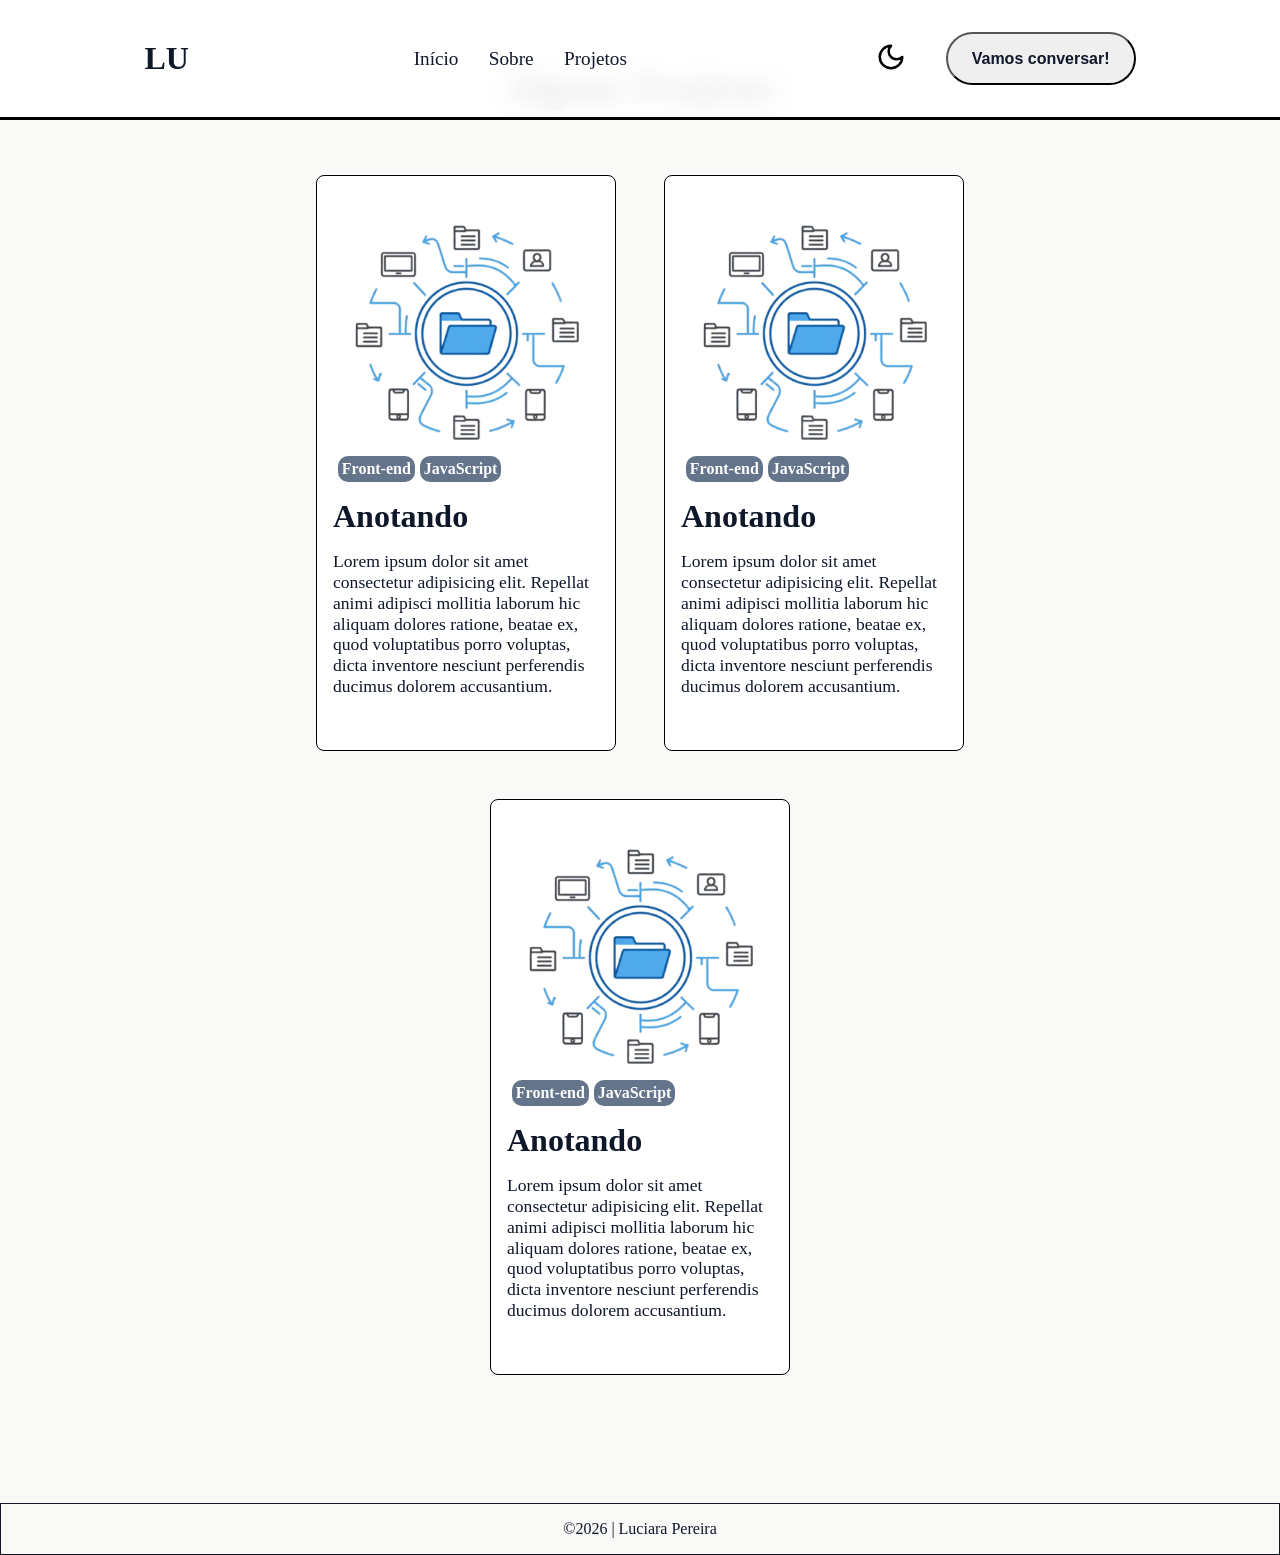
==== pages/projetos.html @ bbcb5b66 "first commit" ====
<!DOCTYPE html>
<html lang="en">
<head>
    <meta charset="UTF-8">
    <meta name="viewport" content="width=device-width, initial-scale=1.0">
    <link rel="stylesheet" href="../styles/style.css">
    <title>Document</title>
</head>
<body>
    <header class="header">
        <div class="container-header">
            <span><a href="../index.html">LU</a></span>
            <nav class="nav">
                <ul class="nav-list">
                    <li> <a href="../index.html">Início</a></li>
                    <li> <a href="../index.html#s">Sobre</a></li>
                    <li> <a href="projetos.html">Projetos</a></li>
                    <!-- <li> <a href="#">Contato</a></li> -->
                </ul>
            </nav>
            <div class="header-actions">
                <button class="btns btn-theme" id="botao-tema">
                    <svg xmlns="http://www.w3.org/2000/svg" id="icone-tema"
                        width="30"
                        height="30"
                        viewBox="0 0 24 24"
                        fill="none"
                        stroke="currentColor"
                        stroke-width="2"
                        stroke-linecap="round"
                        stroke-linejoin="round">
                        <path d="M12 3a6 6 0 1 0 9 9A9 9 0 1 1 12 3z"/>
                    </svg>
                </button>
                <button class="btns" id="contato"><a href="mailto:luciarapereir4@gmail.com">Vamos conversar!</a></button>
                <button class="menu-btn">☰</button>
                
            </div>
        </div>
    </header>

    <div class="mobile">
        <div class="container-mobile">
            <nav class="nav-mobile">
                <ul class="nav-list-mobile">
                    <li> <a href="../index.html">Início</a></li>
                    <li> <a href="../index.html#s">Sobre</a></li>
                    <li> <a href="projetos.html">Projetos</a></li>
                    <!-- <li> <a href="#">Contato</a></li> -->
                </ul>
            </nav>
            <div class="mobile-actions">
                <button class="btns" id="contato-mobile"><a href="mailto:luciarapereir4@gmail.com">Vamos conversar!</a></button>
            </div>
        </div>
    </div>

   <main>
    <section class="projetos">
            <h2 class="title-projetos">Alguns Projetos</h2>
            <div class="container-projetos">
                
                <div class="todos-projetos">
                    <div class="card-projeto">
                        <img src="../imgs/Anotando.png" alt="Logo Anotando">
                        <div class="selos">
                            <p class="selo">Front-end</p>
                            <p class="selo">JavaScript</p>
                        </div>
                        <h3 class="title-card-projeto">Anotando</h3>
                        <p class="desc-projeto">Lorem ipsum dolor sit amet consectetur adipisicing elit. Repellat animi adipisci mollitia laborum hic aliquam dolores ratione, beatae ex, quod voluptatibus porro voluptas, dicta inventore nesciunt perferendis ducimus dolorem accusantium.</p>

                        <div class="infos-projeto">
                            <a href=""></a>
                            <a href=""></a>
                        </div>
                    </div>

                    <div class="card-projeto">
                        <img src="../imgs/Anotando.png" alt="Logo Anotando">
                        <div class="selos">
                            <p class="selo">Front-end</p>
                            <p class="selo">JavaScript</p>
                        </div>
                        <h3 class="title-card-projeto">Anotando</h3>
                        <p class="desc-projeto">Lorem ipsum dolor sit amet consectetur adipisicing elit. Repellat animi adipisci mollitia laborum hic aliquam dolores ratione, beatae ex, quod voluptatibus porro voluptas, dicta inventore nesciunt perferendis ducimus dolorem accusantium.</p>

                        <div class="infos-projeto">
                            <a href=""></a>
                            <a href=""></a>
                        </div>
                    </div>

                    <div class="card-projeto">
                        <img src="../imgs/Anotando.png" alt="Logo Anotando">
                        <div class="selos">
                            <p class="selo">Front-end</p>
                            <p class="selo">JavaScript</p>
                        </div>
                        <h3 class="title-card-projeto">Anotando</h3>
                        <p class="desc-projeto">Lorem ipsum dolor sit amet consectetur adipisicing elit. Repellat animi adipisci mollitia laborum hic aliquam dolores ratione, beatae ex, quod voluptatibus porro voluptas, dicta inventore nesciunt perferendis ducimus dolorem accusantium.</p>

                        <div class="infos-projeto">
                            <a href=""></a>
                            <a href=""></a>
                        </div>
                    </div>
                </div>
            </div>
        </section>
   </main> 

     <footer>
        <div class="rodape">
            <p>©2026 | Luciara Pereira</p>
        </div>
    </footer>

    <script src="../scripts/script.js"></script>
</body>
</html>
---- styles/style.css ----
:root {
  --bg-primary: #f9f9f7; 
  --bg-secondary: #ffffff;
  --bg-card: #ffffff;

  --text-primary: #0f172a; 
  --text-secondary: #64748b;
  --text-muted: #94a3b8;
  --text-call: #0f172a;

  --border: #e5e7eb;

}

*{
    margin: 0;
    padding: 0;
    box-sizing: border-box;
}

body {
  font-family: var(--font-primary);
  background-color: var(--bg-primary);
  color: var(--text-primary);
  overflow-x: hidden;
  transition:
    background-color 0.3s ease,
    color 0.3s ease;
}

body.dark{
  --bg-primary: #0a0f1a;
  --bg-secondary: #141922;
 --text-primary: #f9f9f7;
 --text-call: #0f172a;
}

body.dark .btn-theme{
    color: white; /* sol */
}

header{
    display: flex;
    border-bottom: 0.2rem solid #000000;
    padding: 2rem;  
    position: fixed;
    top: 0;
    background: var(--bg-secondary);
    width: 100%;
    margin-bottom: 2rem;
    z-index: 1;


    transition:
    background-color 0.3s ease,
    border-color 0.3s ease;
    background: color-mix(in srgb, var(--bg-secondary), transparent 10%);
    backdrop-filter: blur(10px);
}

header .container-header{
    width: 100%;
    margin: 0 auto;
    display: flex;
    justify-content: space-around;
    align-items: center;    
}

.container-header a{
    color: var(--font-primary);
    text-decoration: none;
    font-size: 1.2rem;
}

.container-header a:hover{
    color: var(--text-secondary);
}

.container-header span a{
    font-size: 2rem;
    font-weight: 800;
    color: var(--text-primary);
    text-decoration: none;
    z-index: 201;
}

.nav .nav-list{
    display: flex;
    gap: 1.9rem; 
}

.nav-list li{
    list-style-type: none;
}

.header-actions{
    display: flex;
    gap: 1rem;
}

.btns {
  display: inline-block;
  padding: 10px 24px;
  border-radius: 50px;
  text-decoration: none;
  font-weight: 700;
  cursor: pointer;
  transition: all 0.3s ease;
}

.btn-theme{
    background-color: transparent;
    border: none;
}

.btns:hover{
   transform: translateY(-2px);
}

#contato a{
    font-size: 1rem;
    color: var(--text-call);
    text-decoration: none;
}

#contato-mobile a{
    font-size: 1rem;
    color: var(--text-call);
    text-decoration: none;
}

.btnp a{
     font-size: 1rem;
     color: var(--text-call);
     text-decoration: none;
}

h1{
    font-size: 2.5rem;
}

h2{
    font-size: 2.5rem;
}


section{
  margin: 0 auto;
}


.inicio{
    width: 80%;
    max-width: 1400px;
    display: flex;
    flex-direction: column;
    align-items: center;
    justify-content: center;
    padding: 1.5rem;
    margin-top: 8rem;
}

.container-inicio{
    display: flex;
    justify-content: space-evenly;
    align-items: center;
    gap: 3rem;
    flex-direction: column;
    flex-wrap: wrap;
}

.container-inicio-img{
    display: flex;
    justify-content: space-evenly;
    align-items: center;
    gap: 3rem;
}

.sobre{
    width: 80%;
    max-width: 1400px;
    display: flex;
    flex-direction: column;
    align-items: center;
    justify-content: center;
    margin: 2rem auto;
}

.container-sobre{
    display: flex;
    flex-direction: column;
    align-items: center;
    justify-content: center;
    gap: 2.5rem;
}

.texto-sobre{
    max-width: 50%;
    width: 100%;
    font-size: 20px;
    line-height: 2rem;
}

.redes{
    display: flex;
    align-items: center;
    justify-content: center;
    gap: 1.5rem;
} 

.redes svg{
    color: var(--text-primary);
}

.container-more-infos{
    width: 80%;
    max-width: 1400px;
    display: flex;
    flex-direction: column;
    align-items: center;
    justify-content: center;
    margin: 4rem auto;
}

.hard-skills{
    display: flex;
    justify-content: center;
    flex-direction: column;
    align-items: center;
    gap: 3rem;
    margin: 4rem;
}

.carrossel-tecnologias{
    width: 100%;
    overflow: hidden;
    position: relative;
    margin: 0 auto;
}

.faixa-tecnologias{
    display: flex;
    width: fit-content;
    flex-wrap: nowrap;
    animation: deslizar 18s linear infinite;
}

.grupo-tecnologias{
    flex-shrink: 0;
}

.grupo-tecnologias img{
    width: 50px;
    height: 50px;
    flex-shrink: 0;
    transition: .3s;
    margin: 0.8rem;
}

.grupo-tecnologias img:hover{
    transform: scale(1.1);
}

@keyframes deslizar{
    from{
        transform: translateX(0);
    }

    to{
         transform: translateX(-50%);
    }
}

.education{
    display: flex;
    flex-direction: column;
    justify-content: center;
    align-items: center;
}

.todos-cursos{
    display: flex;
    flex-direction: column;
    align-items: center;
    gap: 2rem;
}
.card-educacao{
    display: flex;
    flex-direction: column;
    gap: 0.5rem;
    width: 70%;
}

.card-educacao p{
    font-size: 1.2rem;
    line-height: 2rem;
    
}

.card-educacao .ano{
    color: var(--text-secondary);
    font-weight: bold;
    font-size: 1.3rem;
}

.card-educacao .title-curso{
    font-size: 1.5rem;
    font-weight: 700;
}

.projetos{
    width: 80%;
    max-width: 1400px;
    display: flex;
    align-items: center;
    justify-content: center;
    margin: 4rem auto;
    flex-direction: column;
}

.container-projetos{
    display: flex;
    justify-content: center;
    align-items: center;
    gap: 3rem;
    margin: 4rem;
    flex-direction: column;
}

.todos-projetos{
    display: flex;
    flex-wrap: wrap;
    align-items: center;
    justify-content: center;
    gap: 3rem;
}

.card-projeto{
    display: flex;
    flex-direction: column;
    justify-content: center;
    padding: 1rem;
    background-color: var(--bg-secondary);
    border: 1px solid #000000;
    min-width: 300px;
    max-width: 300px;
    width: 100%;
    min-height: 20%;
    height: 36rem;
    gap: 1rem;
    border-radius: 8px;
    transition: 1s;
}

.card-projeto:hover{
    transform: translateY(-10px);
}

.card-projeto img{
    max-width: 300px;
    width: 100%;
    height: auto;
    margin: 0 auto;
}

.card-projeto .selos{
    display: flex;
    align-items: center;
}

.card-projeto .selos p{
    display: flex;
    align-items: center;
    justify-content: space-evenly;
    background-color: var(--text-secondary);
    margin-left: 0.3rem;
    padding: 4px;
    border-radius: 10px;
    color: var(--bg-secondary);
    font-weight: 600;
}

.title-card-projeto{
    font-size: 2rem;
}

.desc-projeto{
    font-size: 1.1rem;
    line-height: 1.3rem;
}





.mobile{
    z-index: 1000;
    position: fixed;
    top: 100px; /* distância do topo */
    display: flex;
    flex-direction: column;
    align-items: center;
    width: 100%;
    height: calc(100vh - 100px);
    gap: 1.5rem;
    transition: .3s;
    right: -100%;
}

.container-mobile{
    background: var(--bg-secondary);
    width: 100%;
    margin:0;
    margin-top: 1rem;
    padding: 1rem 0;
    display: flex;
    flex-direction: column;
    align-items: center;
    gap: 1.5rem;
}

    .container-mobile span a{
        text-decoration: none;
        color: var(--text-primary);
        font-size: 1.5rem;
        font-weight: 800;
    }

    .nav-list-mobile{
        display: flex;
        flex-direction: column;
        gap: 1rem;
        align-items: center;
    }

    .nav-list-mobile li{
        list-style: none;
    }

    .nav-list-mobile a{
        text-decoration: none;
        color: var(--text-primary);
        font-weight: 600;
    }

    .mobile-actions{
        display: flex;
        flex-direction: column;
        width: 100%;
        gap: .8rem;
    }

    .mobile-actions .btns{
        width: 70%;
        text-align: center;
        margin: 0 auto;
    }


.mobile.active{
    right: 0;
}
.menu-btn{
    display: none;
}

.menu-btn{
    background: none;
    border: none;
    cursor: pointer;

    font-size: 2.5rem;
    color: var(--text-primary);
}

.rodape{
    padding: 1rem;
    border: 1px solid var(--text-primary);
    display: flex;
    align-items: center;
    justify-content: center;
}



@media (max-width: 768px) {

    #contato{
        display: none;
    }

    .nav{
        display: none;
    }

    .menu-btn{
        display: block;
    }
   
    .container-inicio-img{
        flex-direction: column;
    }

    .faixa-tecnologias{
         animation: deslizar 8s linear infinite;
    }

}
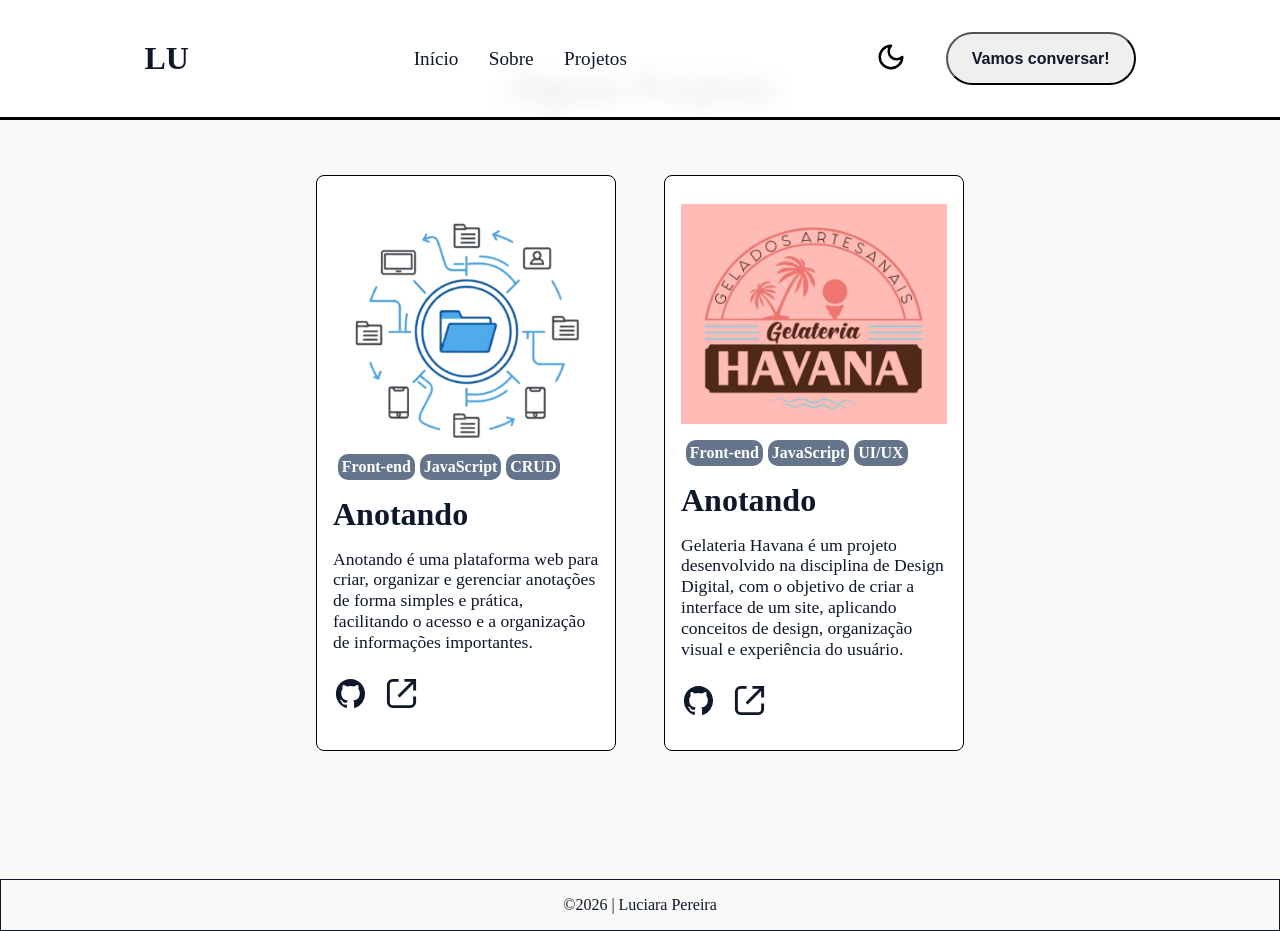
==== commit 32780da8: "projetos" ====
--- a/pages/projetos.html
+++ b/pages/projetos.html
@@ -60,9 +60,61 @@
             <h2 class="title-projetos">Alguns Projetos</h2>
             <div class="container-projetos">
                 
-                <div class="todos-projetos">
+               <div class="todos-projetos">
                     <div class="card-projeto">
                         <img src="../imgs/Anotando.png" alt="Logo Anotando">
+                        <div class="selos">
+                            <p class="selo">Front-end</p>
+                            <p class="selo">JavaScript</p>
+                            <p class="selo">CRUD</p>
+                        </div>
+                        <h3 class="title-card-projeto">Anotando</h3>
+                        <p class="desc-projeto">Anotando é uma plataforma web para criar, organizar e gerenciar anotações de forma simples e prática, facilitando o acesso e a organização de informações importantes.</p>
+
+                          <div class="infos-projeto">
+                            <a href="https://github.com/LuciaraPereira/anotando">
+                                <svg xmlns="http://www.w3.org/2000/svg" width="35" height="35" fill="currentColor" viewBox="0 0 24 24">
+                                    <path d="M12 2C6.48 2 2 6.58 2 12.23c0 4.52 2.87 8.35 6.84 9.7.5.1.68-.22.68-.49 0-.24-.01-1.04-.01-1.89-2.78.62-3.37-1.21-3.37-1.21-.45-1.18-1.11-1.49-1.11-1.49-.91-.64.07-.63.07-.63 1 .07 1.53 1.06 1.53 1.06.9 1.58 2.36 1.12 2.94.86.09-.67.35-1.12.63-1.38-2.22-.26-4.56-1.14-4.56-5.08 0-1.12.39-2.03 1.03-2.75-.1-.26-.45-1.31.1-2.72 0 0 .84-.28 2.75 1.05A9.3 9.3 0 0 1 12 6.84c.85 0 1.7.12 2.5.35 1.9-1.33 2.74-1.05 2.74-1.05.55 1.41.2 2.46.1 2.72.64.72 1.03 1.63 1.03 2.75 0 3.95-2.35 4.82-4.58 5.07.36.32.68.95.68 1.92 0 1.39-.01 2.51-.01 2.85 0 .27.18.6.69.49A10.25 10.25 0 0 0 22 12.23C22 6.58 17.52 2 12 2z"/>
+                                </svg>
+                            </a>
+                            <a href="https://anotando.vercel.app/"> 
+                                <svg xmlns="http://www.w3.org/2000/svg" width="35" height="35"  fill="none" stroke="currentColor" stroke-width="2" viewBox="0 0 24 24">
+                                    <path d="M14 3h7v7"/>
+                                    <path d="M10 14L21 3"/>
+                                    <path d="M21 14v4a3 3 0 0 1-3 3H6a3 3 0 0 1-3-3V6a3 3 0 0 1 3-3h4"/>
+                                </svg>
+                            </a>
+                        </div>
+                    </div>
+
+                    <div class="card-projeto">
+                        <img src="../imgs/Havana.png" alt="Logo Gelateria Havana">
+                        <div class="selos">
+                            <p class="selo">Front-end</p>
+                            <p class="selo">JavaScript</p>
+                            <p class="selo">UI/UX</p>
+                        </div>
+                        <h3 class="title-card-projeto">Anotando</h3>
+                        <p class="desc-projeto">Gelateria Havana é um projeto desenvolvido na disciplina de Design Digital, com o objetivo de criar a interface de um site, aplicando conceitos de design, organização visual e experiência do usuário.</p>
+
+                          <div class="infos-projeto">
+                            <a href="https://github.com/LuciaraPereira/Gelateria-Havana">
+                                <svg xmlns="http://www.w3.org/2000/svg" width="35" height="35"  fill="currentColor" viewBox="0 0 24 24">
+                                    <path d="M12 2C6.48 2 2 6.58 2 12.23c0 4.52 2.87 8.35 6.84 9.7.5.1.68-.22.68-.49 0-.24-.01-1.04-.01-1.89-2.78.62-3.37-1.21-3.37-1.21-.45-1.18-1.11-1.49-1.11-1.49-.91-.64.07-.63.07-.63 1 .07 1.53 1.06 1.53 1.06.9 1.58 2.36 1.12 2.94.86.09-.67.35-1.12.63-1.38-2.22-.26-4.56-1.14-4.56-5.08 0-1.12.39-2.03 1.03-2.75-.1-.26-.45-1.31.1-2.72 0 0 .84-.28 2.75 1.05A9.3 9.3 0 0 1 12 6.84c.85 0 1.7.12 2.5.35 1.9-1.33 2.74-1.05 2.74-1.05.55 1.41.2 2.46.1 2.72.64.72 1.03 1.63 1.03 2.75 0 3.95-2.35 4.82-4.58 5.07.36.32.68.95.68 1.92 0 1.39-.01 2.51-.01 2.85 0 .27.18.6.69.49A10.25 10.25 0 0 0 22 12.23C22 6.58 17.52 2 12 2z"/>
+                                </svg>
+                            </a>
+                            <a href="https://gelateria-havana.vercel.app/"> 
+                                <svg xmlns="http://www.w3.org/2000/svg" width="35" height="35"  fill="none" stroke="currentColor" stroke-width="2" viewBox="0 0 24 24">
+                                    <path d="M14 3h7v7"/>
+                                    <path d="M10 14L21 3"/>
+                                    <path d="M21 14v4a3 3 0 0 1-3 3H6a3 3 0 0 1-3-3V6a3 3 0 0 1 3-3h4"/>
+                                </svg>
+                            </a>
+                        </div>
+                    </div>
+
+                    <!-- <div class="card-projeto">
+                        <img src="imgs/Anotando.png" alt="Logo Anotando">
                         <div class="selos">
                             <p class="selo">Front-end</p>
                             <p class="selo">JavaScript</p>
@@ -70,41 +122,21 @@
                         <h3 class="title-card-projeto">Anotando</h3>
                         <p class="desc-projeto">Lorem ipsum dolor sit amet consectetur adipisicing elit. Repellat animi adipisci mollitia laborum hic aliquam dolores ratione, beatae ex, quod voluptatibus porro voluptas, dicta inventore nesciunt perferendis ducimus dolorem accusantium.</p>
 
-                        <div class="infos-projeto">
-                            <a href=""></a>
-                            <a href=""></a>
+                          <div class="infos-projeto">
+                            <a href="">
+                                <svg xmlns="http://www.w3.org/2000/svg" width="35" height="35"  fill="currentColor" viewBox="0 0 24 24">
+                                    <path d="M12 2C6.48 2 2 6.58 2 12.23c0 4.52 2.87 8.35 6.84 9.7.5.1.68-.22.68-.49 0-.24-.01-1.04-.01-1.89-2.78.62-3.37-1.21-3.37-1.21-.45-1.18-1.11-1.49-1.11-1.49-.91-.64.07-.63.07-.63 1 .07 1.53 1.06 1.53 1.06.9 1.58 2.36 1.12 2.94.86.09-.67.35-1.12.63-1.38-2.22-.26-4.56-1.14-4.56-5.08 0-1.12.39-2.03 1.03-2.75-.1-.26-.45-1.31.1-2.72 0 0 .84-.28 2.75 1.05A9.3 9.3 0 0 1 12 6.84c.85 0 1.7.12 2.5.35 1.9-1.33 2.74-1.05 2.74-1.05.55 1.41.2 2.46.1 2.72.64.72 1.03 1.63 1.03 2.75 0 3.95-2.35 4.82-4.58 5.07.36.32.68.95.68 1.92 0 1.39-.01 2.51-.01 2.85 0 .27.18.6.69.49A10.25 10.25 0 0 0 22 12.23C22 6.58 17.52 2 12 2z"/>
+                                </svg>
+                            </a>
+                            <a href=""> 
+                                <svg xmlns="http://www.w3.org/2000/svg" width="35" height="35" fill="none" stroke="currentColor" stroke-width="2" viewBox="0 0 24 24">
+                                    <path d="M14 3h7v7"/>
+                                    <path d="M10 14L21 3"/>
+                                    <path d="M21 14v4a3 3 0 0 1-3 3H6a3 3 0 0 1-3-3V6a3 3 0 0 1 3-3h4"/>
+                                </svg>
+                            </a>
                         </div>
-                    </div>
-
-                    <div class="card-projeto">
-                        <img src="../imgs/Anotando.png" alt="Logo Anotando">
-                        <div class="selos">
-                            <p class="selo">Front-end</p>
-                            <p class="selo">JavaScript</p>
-                        </div>
-                        <h3 class="title-card-projeto">Anotando</h3>
-                        <p class="desc-projeto">Lorem ipsum dolor sit amet consectetur adipisicing elit. Repellat animi adipisci mollitia laborum hic aliquam dolores ratione, beatae ex, quod voluptatibus porro voluptas, dicta inventore nesciunt perferendis ducimus dolorem accusantium.</p>
-
-                        <div class="infos-projeto">
-                            <a href=""></a>
-                            <a href=""></a>
-                        </div>
-                    </div>
-
-                    <div class="card-projeto">
-                        <img src="../imgs/Anotando.png" alt="Logo Anotando">
-                        <div class="selos">
-                            <p class="selo">Front-end</p>
-                            <p class="selo">JavaScript</p>
-                        </div>
-                        <h3 class="title-card-projeto">Anotando</h3>
-                        <p class="desc-projeto">Lorem ipsum dolor sit amet consectetur adipisicing elit. Repellat animi adipisci mollitia laborum hic aliquam dolores ratione, beatae ex, quod voluptatibus porro voluptas, dicta inventore nesciunt perferendis ducimus dolorem accusantium.</p>
-
-                        <div class="infos-projeto">
-                            <a href=""></a>
-                            <a href=""></a>
-                        </div>
-                    </div>
+                    </div> -->
                 </div>
             </div>
         </section>
--- a/styles/style.css
+++ b/styles/style.css
@@ -212,6 +212,10 @@
     color: var(--text-primary);
 }
 
+.redes svg:hover{
+    color: var(--text-secondary);
+}
+
 .container-more-infos{
     width: 80%;
     max-width: 1400px;
@@ -243,6 +247,9 @@
     width: fit-content;
     flex-wrap: nowrap;
     animation: deslizar 18s linear infinite;
+}
+.faixa-tecnologias:hover{
+     animation-play-state: paused;
 }
 
 .grupo-tecnologias{
@@ -260,6 +267,7 @@
 .grupo-tecnologias img:hover{
     transform: scale(1.1);
 }
+
 
 @keyframes deslizar{
     from{
@@ -389,8 +397,20 @@
     line-height: 1.3rem;
 }
 
-
-
+.infos-projeto{
+    display: flex;
+    gap: 1rem;
+    align-items: center;
+}
+
+.infos-projeto a{
+    color: var(--text-primary);
+    margin-top: 0.5rem;
+}
+
+.infos-projeto a:hover{
+    color:var(--text-secondary);
+}
 
 
 .mobile{
